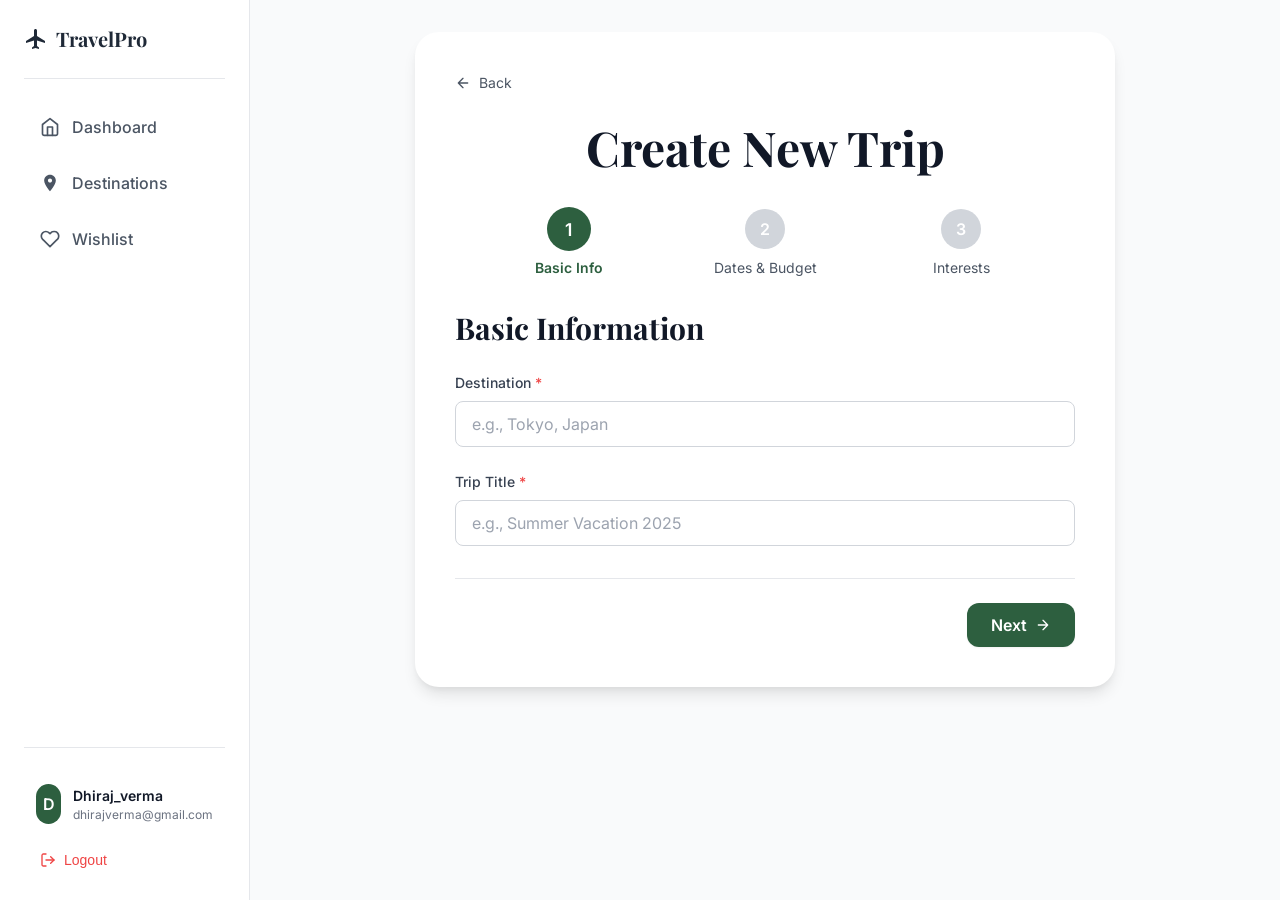
==== frontend/create-trip.html @ 3c3864e8 "first commit" ====
<!DOCTYPE html>
<html lang="en">

<head>
    <meta charset="UTF-8">
    <meta name="viewport" content="width=device-width, initial-scale=1.0">
    <meta name="description" content="Create your personalized travel itinerary">
    <title>Create New Trip - TravelPro</title>

    <!-- Google Fonts -->
    <link rel="preconnect" href="https://fonts.googleapis.com">
    <link rel="preconnect" href="https://fonts.gstatic.com" crossorigin>
    <link
        href="https://fonts.googleapis.com/css2?family=Inter:wght@400;500;600;700&family=Playfair+Display:wght@700&display=swap"
        rel="stylesheet">

    <!-- Stylesheets -->
    <link rel="stylesheet" href="css/styles.css">
    <link rel="stylesheet" href="css/components.css">

    <style>
        /* Page-specific layout styles */
        body {
            display: flex;
        }

        .main-content {
            flex: 1;
            margin-left: 250px;
            padding: var(--space-8);
            background-color: var(--color-gray-50);
            min-height: 100vh;
        }

        .form-container {
            max-width: 700px;
            margin: 0 auto;
            background-color: var(--color-white);
            border-radius: var(--radius-2xl);
            padding: var(--space-10);
            box-shadow: var(--shadow-lg);
        }

        .form-header {
            text-align: center;
            margin-bottom: var(--space-8);
        }

        .back-link {
            display: inline-flex;
            align-items: center;
            gap: var(--space-2);
            color: var(--color-gray-600);
            margin-bottom: var(--space-6);
            font-size: var(--font-size-sm);
            cursor: pointer;
            transition: color var(--transition-fast);
        }

        .back-link:hover {
            color: var(--color-primary);
        }

        .step-content {
            display: none;
        }

        .step-content.active {
            display: block;
            animation: fadeIn 0.3s ease-in-out;
        }

        .form-actions {
            display: flex;
            justify-content: space-between;
            margin-top: var(--space-8);
            padding-top: var(--space-6);
            border-top: 1px solid var(--color-gray-200);
        }

        .interests-grid {
            display: grid;
            grid-template-columns: repeat(2, 1fr);
            gap: var(--space-3);
        }

        .interest-option {
            display: flex;
            align-items: center;
            gap: var(--space-2);
            padding: var(--space-3);
            border: 2px solid var(--color-gray-300);
            border-radius: var(--radius-md);
            cursor: pointer;
            transition: all var(--transition-fast);
        }

        .interest-option:hover {
            border-color: var(--color-primary);
            background-color: rgba(45, 95, 63, 0.05);
        }

        .interest-option input[type="checkbox"] {
            width: auto;
            margin: 0;
        }

        .interest-option.checked {
            border-color: var(--color-primary);
            background-color: rgba(45, 95, 63, 0.1);
        }

        @media (max-width: 768px) {
            .main-content {
                margin-left: 0;
            }

            .interests-grid {
                grid-template-columns: 1fr;
            }
        }
    </style>
</head>

<body>
    <!-- ========== Sidebar Navigation (Same as Dashboard) ========== -->
    <aside class="sidebar">
        <div class="sidebar-header">
            <svg width="24" height="24" viewBox="0 0 24 24" fill="none" xmlns="http://www.w3.org/2000/svg">
                <path
                    d="M21 16V14L13 9V3.5C13 2.67 12.33 2 11.5 2C10.67 2 10 2.67 10 3.5V9L2 14V16L10 13.5V19L8 20.5V22L11.5 21L15 22V20.5L13 19V13.5L21 16Z"
                    fill="currentColor" />
            </svg>
            <span
                style="font-family: var(--font-family-heading); font-weight: var(--font-weight-bold); font-size: var(--font-size-xl);">TravelPro</span>
        </div>

        <nav class="sidebar-nav">
            <a href="dashboard.html" class="sidebar-nav-item">
                <svg viewBox="0 0 24 24" fill="none" xmlns="http://www.w3.org/2000/svg">
                    <path
                        d="M3 9L12 2L21 9V20C21 20.5304 20.7893 21.0391 20.4142 21.4142C20.0391 21.7893 19.5304 22 19 22H5C4.46957 22 3.96086 21.7893 3.58579 21.4142C3.21071 21.0391 3 20.5304 3 20V9Z"
                        stroke="currentColor" stroke-width="2" stroke-linecap="round" stroke-linejoin="round" />
                    <path d="M9 22V12H15V22" stroke="currentColor" stroke-width="2" stroke-linecap="round"
                        stroke-linejoin="round" />
                </svg>
                Dashboard
            </a>

            <a href="destinations.html" class="sidebar-nav-item">
                <svg viewBox="0 0 24 24" fill="none" xmlns="http://www.w3.org/2000/svg">
                    <path
                        d="M12 2C8.13 2 5 5.13 5 9C5 14.25 12 22 12 22C12 22 19 14.25 19 9C19 5.13 15.87 2 12 2ZM12 11.5C10.62 11.5 9.5 10.38 9.5 9C9.5 7.62 10.62 6.5 12 6.5C13.38 6.5 14.5 7.62 14.5 9C14.5 10.38 13.38 11.5 12 11.5Z"
                        fill="currentColor" />
                </svg>
                Destinations
            </a>

            <a href="#wishlist" class="sidebar-nav-item">
                <svg viewBox="0 0 24 24" fill="none" xmlns="http://www.w3.org/2000/svg">
                    <path
                        d="M20.84 4.61C20.3292 4.09944 19.7228 3.69533 19.0554 3.4208C18.3879 3.14626 17.6725 3.00672 16.95 3.00672C16.2275 3.00672 15.5121 3.14626 14.8446 3.4208C14.1772 3.69533 13.5708 4.09944 13.06 4.61L12 5.67L10.94 4.61C9.90831 3.57831 8.50903 3.00085 7.05 3.00085C5.59096 3.00085 4.19169 3.57831 3.16 4.61C2.12831 5.64169 1.55085 7.04097 1.55085 8.5C1.55085 9.95903 2.12831 11.3583 3.16 12.39L4.22 13.45L12 21.23L19.78 13.45L20.84 12.39C21.3506 11.8792 21.7547 11.2728 22.0292 10.6054C22.3037 9.93789 22.4433 9.2225 22.4433 8.5C22.4433 7.7775 22.3037 7.06211 22.0292 6.39461C21.7547 5.72711 21.3506 5.12075 20.84 4.61Z"
                        stroke="currentColor" stroke-width="2" stroke-linecap="round" stroke-linejoin="round" />
                </svg>
                Wishlist
            </a>
        </nav>

        <div class="sidebar-user">
            <div class="sidebar-user-info">
                <div class="sidebar-user-avatar" id="userAvatar">D</div>
                <div class="sidebar-user-details">
                    <div class="sidebar-user-name" id="userName">Dhiraj_verma</div>
                    <div class="sidebar-user-email" id="userEmail">dhirajverma@gmail.com</div>
                </div>
            </div>
            <button class="sidebar-logout" id="logoutBtn">
                <svg width="16" height="16" viewBox="0 0 24 24" fill="none" xmlns="http://www.w3.org/2000/svg">
                    <path
                        d="M9 21H5C4.46957 21 3.96086 20.7893 3.58579 20.4142C3.21071 20.0391 3 19.5304 3 19V5C3 4.46957 3.21071 3.96086 3.58579 3.58579C3.96086 3.21071 4.46957 3 5 3H9"
                        stroke="currentColor" stroke-width="2" stroke-linecap="round" stroke-linejoin="round" />
                    <path d="M16 17L21 12L16 7" stroke="currentColor" stroke-width="2" stroke-linecap="round"
                        stroke-linejoin="round" />
                    <path d="M21 12H9" stroke="currentColor" stroke-width="2" stroke-linecap="round"
                        stroke-linejoin="round" />
                </svg>
                Logout
            </button>
        </div>
    </aside>

    <!-- ========== Main Content Area ========== -->
    <main class="main-content">
        <div class="form-container">
            <!-- Back link -->
            <a class="back-link" onclick="window.location.href='dashboard.html'">
                <svg width="16" height="16" viewBox="0 0 24 24" fill="none" xmlns="http://www.w3.org/2000/svg">
                    <path d="M19 12H5M5 12L12 19M5 12L12 5" stroke="currentColor" stroke-width="2"
                        stroke-linecap="round" stroke-linejoin="round" />
                </svg>
                Back
            </a>

            <!-- Form Header -->
            <div class="form-header">
                <h1>Create New Trip</h1>
            </div>

            <!-- Progress Indicator -->
            <div class="progress-indicator">
                <div class="progress-step active" data-step="1">
                    <div class="progress-step-circle">1</div>
                    <span class="progress-step-label">Basic Info</span>
                </div>
                <div class="progress-step" data-step="2">
                    <div class="progress-step-circle">2</div>
                    <span class="progress-step-label">Dates & Budget</span>
                </div>
                <div class="progress-step" data-step="3">
                    <div class="progress-step-circle">3</div>
                    <span class="progress-step-label">Interests</span>
                </div>
            </div>

            <!-- Multi-Step Form -->
            <form id="tripForm">
                <!-- Step 1: Basic Information -->
                <div class="step-content active" data-step="1">
                    <h3 class="mb-6">Basic Information</h3>

                    <div class="form-group">
                        <label for="destination" class="required">Destination</label>
                        <input type="text" id="destination" name="destination" placeholder="e.g., Tokyo, Japan"
                            required />
                    </div>

                    <div class="form-group">
                        <label for="tripTitle" class="required">Trip Title</label>
                        <input type="text" id="tripTitle" name="tripTitle" placeholder="e.g., Summer Vacation 2025"
                            required />
                    </div>
                </div>

                <!-- Step 2: Trip Dates & Budget -->
                <div class="step-content" data-step="2">
                    <h3 class="mb-6">Trip Dates & Budget</h3>

                    <div class="form-group">
                        <label for="startDate" class="required">Start Date</label>
                        <input type="date" id="startDate" name="startDate" required />
                    </div>

                    <div class="form-group">
                        <label for="endDate" class="required">End Date</label>
                        <input type="date" id="endDate" name="endDate" required />
                    </div>

                    <div class="form-group">
                        <label for="budget" class="required">Budget (USD)</label>
                        <input type="number" id="budget" name="budget" placeholder="e.g., 2000" min="100" required />
                    </div>
                </div>

                <!-- Step 3: Interests -->
                <div class="step-content" data-step="3">
                    <h3 class="mb-6">Select Your Interests</h3>
                    <p class="mb-6" style="color: var(--color-gray-600);">
                        Choose at least one interest to personalize your itinerary
                    </p>

                    <div class="interests-grid">
                        <label class="interest-option" for="museum">
                            <input type="checkbox" name="interests" value="museum" />
                            <span>🏛️ Museums</span>
                        </label>
                        <label class="interest-option" for="food">
                            <input type="checkbox" name="interests" value="food" />
                            <span>🍜 Food & Dining</span>
                        </label>
                        <label class="interest-option" for="adventure">
                            <input type="checkbox" name="interests" value="adventure" />
                            <span>🏔️ Adventure</span>
                        </label>
                        <label class="interest-option" for="culture">
                            <input type="checkbox" name="interests" value="culture" />
                            <span>🎭 Culture</span>
                        </label>
                        <label class="interest-option" for="nature">
                            <input type="checkbox" name="interests" value="nature" />
                            <span>🌳 Nature</span>
                        </label>
                        <label class="interest-option" for="shopping">
                            <input type="checkbox" name="interests" value="shopping" />
                            <span>🛍️ Shopping</span>
                        </label>
                        <label class="interest-option" for="nightlife">
                            <input type="checkbox" name="interests" value="nightlife" />
                            <span>🌃 Nightlife</span>
                        </label>
                        <label class="interest-option" for="history">
                            <input type="checkbox" name="interests" value="history" />
                            <span>📜 History</span>
                        </label>
                    </div>

                    <div id="interestError" class="error-message hidden">
                        Please select at least one interest
                    </div>
                </div>

                <!-- Form Actions -->
                <div class="form-actions">
                    <button type="button" class="btn btn-secondary" id="prevBtn" style="visibility: hidden;">
                        <svg width="16" height="16" viewBox="0 0 24 24" fill="none" xmlns="http://www.w3.org/2000/svg">
                            <path d="M19 12H5M5 12L12 19M5 12L12 5" stroke="currentColor" stroke-width="2"
                                stroke-linecap="round" stroke-linejoin="round" />
                        </svg>
                        Previous
                    </button>
                    <button type="button" class="btn btn-primary" id="nextBtn">
                        Next
                        <svg width="16" height="16" viewBox="0 0 24 24" fill="none" xmlns="http://www.w3.org/2000/svg">
                            <path d="M5 12H19M19 12L12 5M19 12L12 19" stroke="currentColor" stroke-width="2"
                                stroke-linecap="round" stroke-linejoin="round" />
                        </svg>
                    </button>
                </div>
            </form>
        </div>
    </main>

    <!-- JavaScript -->
    <script src="js/config.js"></script>
    <script src="js/auth.js"></script>
    <script src="js/trip-planner.js"></script>
</body>

</html>
---- frontend/css/styles.css ----
/* ============================================
   TravelPro - Main Stylesheet
   Design System & Core Styles
   ============================================ */

/* ========== CSS Custom Properties (Design Tokens) ========== */
:root {
  /* Color Palette - Forest Green Theme */
  --color-primary: #2d5f3f;
  --color-primary-light: #3a7850;
  --color-primary-dark: #1f4129;
  --color-primary-hover: #25502f;
  
  --color-secondary: #5a8c6f;
  --color-accent: #f59e0b;
  
  /* Neutral Colors */
  --color-white: #ffffff;
  --color-gray-50: #f9fafb;
  --color-gray-100: #f3f4f6;
  --color-gray-200: #e5e7eb;
  --color-gray-300: #d1d5db;
  --color-gray-400: #9ca3af;
  --color-gray-500: #6b7280;
  --color-gray-600: #4b5563;
  --color-gray-700: #374151;
  --color-gray-800: #1f2937;
  --color-gray-900: #111827;
  
  /* Status Colors */
  --color-success: #10b981;
  --color-warning: #f59e0b;
  --color-error: #ef4444;
  --color-info: #3b82f6;
  
  /* Typography */
  --font-family-primary: 'Inter', -apple-system, BlinkMacSystemFont, 'Segoe UI', sans-serif;
  --font-family-heading: 'Playfair Display', Georgia, serif;
  
  --font-size-xs: 0.75rem;      /* 12px */
  --font-size-sm: 0.875rem;     /* 14px */
  --font-size-base: 1rem;       /* 16px */
  --font-size-lg: 1.125rem;     /* 18px */
  --font-size-xl: 1.25rem;      /* 20px */
  --font-size-2xl: 1.5rem;      /* 24px */
  --font-size-3xl: 1.875rem;    /* 30px */
  --font-size-4xl: 2.25rem;     /* 36px */
  --font-size-5xl: 3rem;        /* 48px */
  
  --font-weight-normal: 400;
  --font-weight-medium: 500;
  --font-weight-semibold: 600;
  --font-weight-bold: 700;
  
  --line-height-tight: 1.25;
  --line-height-normal: 1.5;
  --line-height-relaxed: 1.75;
  
  /* Spacing Scale */
  --space-1: 0.25rem;   /* 4px */
  --space-2: 0.5rem;    /* 8px */
  --space-3: 0.75rem;   /* 12px */
  --space-4: 1rem;      /* 16px */
  --space-5: 1.25rem;   /* 20px */
  --space-6: 1.5rem;    /* 24px */
  --space-8: 2rem;      /* 32px */
  --space-10: 2.5rem;   /* 40px */
  --space-12: 3rem;     /* 48px */
  --space-16: 4rem;     /* 64px */
  --space-20: 5rem;     /* 80px */
  
  /* Border Radius */
  --radius-sm: 0.25rem;   /* 4px */
  --radius-md: 0.5rem;    /* 8px */
  --radius-lg: 0.75rem;   /* 12px */
  --radius-xl: 1rem;      /* 16px */
  --radius-2xl: 1.5rem;   /* 24px */
  --radius-full: 9999px;
  
  /* Shadows */
  --shadow-sm: 0 1px 2px 0 rgba(0, 0, 0, 0.05);
  --shadow-md: 0 4px 6px -1px rgba(0, 0, 0, 0.1), 0 2px 4px -1px rgba(0, 0, 0, 0.06);
  --shadow-lg: 0 10px 15px -3px rgba(0, 0, 0, 0.1), 0 4px 6px -2px rgba(0, 0, 0, 0.05);
  --shadow-xl: 0 20px 25px -5px rgba(0, 0, 0, 0.1), 0 10px 10px -5px rgba(0, 0, 0, 0.04);
  --shadow-2xl: 0 25px 50px -12px rgba(0, 0, 0, 0.25);
  
  /* Transitions */
  --transition-fast: 150ms ease-in-out;
  --transition-base: 250ms ease-in-out;
  --transition-slow: 350ms ease-in-out;
  
  /* Z-index Scale */
  --z-base: 1;
  --z-dropdown: 100;
  --z-sticky: 200;
  --z-fixed: 300;
  --z-modal-backdrop: 400;
  --z-modal: 500;
  --z-tooltip: 600;
}

/* ========== CSS Reset & Base Styles ========== */
*, *::before, *::after {
  box-sizing: border-box;
  margin: 0;
  padding: 0;
}

html {
  font-size: 16px;
  -webkit-font-smoothing: antialiased;
  -moz-osx-font-smoothing: grayscale;
  scroll-behavior: smooth;
}

body {
  font-family: var(--font-family-primary);
  font-size: var(--font-size-base);
  font-weight: var(--font-weight-normal);
  line-height: var(--line-height-normal);
  color: var(--color-gray-800);
  background-color: var(--color-white);
  min-height: 100vh;
}

/* ========== Typography ========== */
h1, h2, h3, h4, h5, h6 {
  font-family: var(--font-family-heading);
  font-weight: var(--font-weight-bold);
  line-height: var(--line-height-tight);
  color: var(--color-gray-900);
  margin-bottom: var(--space-4);
}

h1 {
  font-size: var(--font-size-5xl);
}

h2 {
  font-size: var(--font-size-4xl);
}

h3 {
  font-size: var(--font-size-3xl);
}

h4 {
  font-size: var(--font-size-2xl);
}

h5 {
  font-size: var(--font-size-xl);
}

h6 {
  font-size: var(--font-size-lg);
}

p {
  margin-bottom: var(--space-4);
  color: var(--color-gray-600);
  line-height: var(--line-height-relaxed);
}

a {
  color: var(--color-primary);
  text-decoration: none;
  transition: color var(--transition-fast);
}

a:hover {
  color: var(--color-primary-dark);
}

/* ========== Button Styles ========== */
.btn {
  /* Base button styling */
  display: inline-flex;
  align-items: center;
  justify-content: center;
  gap: var(--space-2);
  padding: var(--space-3) var(--space-6);
  font-family: var(--font-family-primary);
  font-size: var(--font-size-base);
  font-weight: var(--font-weight-semibold);
  line-height: 1;
  border: none;
  border-radius: var(--radius-lg);
  cursor: pointer;
  transition: all var(--transition-base);
  white-space: nowrap;
  user-select: none;
}

.btn:disabled {
  opacity: 0.5;
  cursor: not-allowed;
}

/* Primary Button - Green */
.btn-primary {
  background-color: var(--color-primary);
  color: var(--color-white);
  box-shadow: var(--shadow-sm);
}

.btn-primary:hover:not(:disabled) {
  background-color: var(--color-primary-hover);
  box-shadow: var(--shadow-md);
  transform: translateY(-1px);
}

.btn-primary:active:not(:disabled) {
  transform: translateY(0);
  box-shadow: var(--shadow-sm);
}

/* Secondary Button - Outline */
.btn-secondary {
  background-color: transparent;
  color: var(--color-primary);
  border: 2px solid var(--color-primary);
}

.btn-secondary:hover:not(:disabled) {
  background-color: var(--color-primary);
  color: var(--color-white);
}

/* Button Sizes */
.btn-sm {
  padding: var(--space-2) var(--space-4);
  font-size: var(--font-size-sm);
}

.btn-lg {
  padding: var(--space-4) var(--space-8);
  font-size: var(--font-size-lg);
}

/* ========== Form Styles ========== */
.form-group {
  margin-bottom: var(--space-6);
}

label {
  display: block;
  font-size: var(--font-size-sm);
  font-weight: var(--font-weight-medium);
  color: var(--color-gray-700);
  margin-bottom: var(--space-2);
}

label.required::after {
  content: ' *';
  color: var(--color-error);
}

input[type="text"],
input[type="email"],
input[type="password"],
input[type="number"],
input[type="date"],
select,
textarea {
  width: 100%;
  padding: var(--space-3) var(--space-4);
  font-family: var(--font-family-primary);
  font-size: var(--font-size-base);
  color: var(--color-gray-800);
  background-color: var(--color-white);
  border: 1px solid var(--color-gray-300);
  border-radius: var(--radius-md);
  transition: all var(--transition-fast);
}

input:focus,
select:focus,
textarea:focus {
  outline: none;
  border-color: var(--color-primary);
  box-shadow: 0 0 0 3px rgba(45, 95, 63, 0.1);
}

input::placeholder {
  color: var(--color-gray-400);
}

/* Input validation states */
input.error,
select.error,
textarea.error {
  border-color: var(--color-error);
}

input.error:focus,
select.error:focus,
textarea.error:focus {
  box-shadow: 0 0 0 3px rgba(239, 68, 68, 0.1);
}

.error-message {
  display: block;
  margin-top: var(--space-2);
  font-size: var(--font-size-sm);
  color: var(--color-error);
}

/* ========== Card Styles ========== */
.card {
  background-color: var(--color-white);
  border-radius: var(--radius-xl);
  box-shadow: var(--shadow-md);
  padding: var(--space-6);
  transition: all var(--transition-base);
}

.card:hover {
  box-shadow: var(--shadow-lg);
  transform: translateY(-2px);
}

/* ========== Modal Styles ========== */
.modal-overlay {
  position: fixed;
  top: 0;
  left: 0;
  right: 0;
  bottom: 0;
  background-color: rgba(0, 0, 0, 0.5);
  backdrop-filter: blur(4px);
  display: flex;
  align-items: center;
  justify-content: center;
  z-index: var(--z-modal-backdrop);
  opacity: 0;
  visibility: hidden;
  transition: all var(--transition-base);
}

.modal-overlay.active {
  opacity: 1;
  visibility: visible;
}

.modal {
  background-color: var(--color-white);
  border-radius: var(--radius-2xl);
  box-shadow: var(--shadow-2xl);
  max-width: 450px;
  width: 90%;
  max-height: 90vh;
  overflow-y: auto;
  padding: var(--space-8);
  position: relative;
  z-index: var(--z-modal);
  transform: scale(0.9);
  transition: transform var(--transition-base);
}

.modal-overlay.active .modal {
  transform: scale(1);
}

.modal-close {
  position: absolute;
  top: var(--space-4);
  right: var(--space-4);
  background: none;
  border: none;
  font-size: var(--font-size-2xl);
  color: var(--color-gray-400);
  cursor: pointer;
  line-height: 1;
  padding: var(--space-2);
  transition: color var(--transition-fast);
}

.modal-close:hover {
  color: var(--color-gray-700);
}

/* ========== Utility Classes ========== */
.container {
  width: 100%;
  max-width: 1200px;
  margin: 0 auto;
  padding: 0 var(--space-6);
}

.flex {
  display: flex;
}

.flex-col {
  flex-direction: column;
}

.items-center {
  align-items: center;
}

.justify-between {
  justify-content: space-between;
}

.justify-center {
  justify-content: center;
}

.gap-2 { gap: var(--space-2); }
.gap-4 { gap: var(--space-4); }
.gap-6 { gap: var(--space-6); }

.text-center {
  text-align: center;
}

.text-sm {
  font-size: var(--font-size-sm);
}

.text-lg {
  font-size: var(--font-size-lg);
}

.font-medium {
  font-weight: var(--font-weight-medium);
}

.font-semibold {
  font-weight: var(--font-weight-semibold);
}

.font-bold {
  font-weight: var(--font-weight-bold);
}

.mb-4 { margin-bottom: var(--space-4); }
.mb-6 { margin-bottom: var(--space-6); }
.mb-8 { margin-bottom: var(--space-8); }

.mt-4 { margin-top: var(--space-4); }
.mt-6 { margin-top: var(--space-6); }
.mt-8 { margin-top: var(--space-8); }

.hidden {
  display: none !important;
}

/* ========== Animations ========== */
@keyframes fadeIn {
  from {
    opacity: 0;
  }
  to {
    opacity: 1;
  }
}

@keyframes slideInUp {
  from {
    opacity: 0;
    transform: translateY(20px);
  }
  to {
    opacity: 1;
    transform: translateY(0);
  }
}

@keyframes slideInDown {
  from {
    opacity: 0;
    transform: translateY(-20px);
  }
  to {
    opacity: 1;
    transform: translateY(0);
  }
}

.animate-fadeIn {
  animation: fadeIn var(--transition-base) ease-in-out;
}

.animate-slideInUp {
  animation: slideInUp var(--transition-slow) ease-out;
}

.animate-slideInDown {
  animation: slideInDown var(--transition-slow) ease-out;
}

/* ========== Responsive Design ========== */
@media (max-width: 768px) {
  :root {
    --font-size-5xl: 2.25rem;  /* Reduce heading sizes on mobile */
    --font-size-4xl: 1.875rem;
  }
  
  .container {
    padding: 0 var(--space-4);
  }
  
  h1 {
    font-size: var(--font-size-4xl);
  }
  
  h2 {
    font-size: var(--font-size-3xl);
  }
}
---- frontend/css/components.css ----
/* ============================================
   TravelPro - Component Styles
   Reusable UI Components
   ============================================ */

/* ========== Navigation Header ========== */
.navbar {
    /* Top navigation bar styling */
    display: flex;
    align-items: center;
    justify-content: space-between;
    padding: var(--space-4) var(--space-6);
    background-color: var(--color-white);
    border-bottom: 1px solid var(--color-gray-200);
    position: sticky;
    top: 0;
    z-index: var(--z-sticky);
    backdrop-filter: blur(10px);
    background-color: rgba(255, 255, 255, 0.95);
}

.navbar-brand {
    /* Logo/brand section */
    display: flex;
    align-items: center;
    gap: var(--space-2);
    font-family: var(--font-family-heading);
    font-size: var(--font-size-xl);
    font-weight: var(--font-weight-bold);
    color: var(--color-gray-900);
}

.navbar-brand svg,
.navbar-brand img {
    width: 24px;
    height: 24px;
}

/* ========== Sidebar Navigation ========== */
.sidebar {
    /* Left sidebar for dashboard pages */
    width: 250px;
    height: 100vh;
    background-color: var(--color-white);
    border-right: 1px solid var(--color-gray-200);
    padding: var(--space-6);
    display: flex;
    flex-direction: column;
    position: fixed;
    left: 0;
    top: 0;
    overflow-y: auto;
}

.sidebar-header {
    /* Sidebar logo/brand */
    display: flex;
    align-items: center;
    gap: var(--space-2);
    padding-bottom: var(--space-6);
    border-bottom: 1px solid var(--color-gray-200);
    margin-bottom: var(--space-6);
}

.sidebar-nav {
    /* Navigation menu */
    flex: 1;
    display: flex;
    flex-direction: column;
    gap: var(--space-2);
}

.sidebar-nav-item {
    /* Individual nav item */
    display: flex;
    align-items: center;
    gap: var(--space-3);
    padding: var(--space-3) var(--space-4);
    color: var(--color-gray-600);
    border-radius: var(--radius-lg);
    cursor: pointer;
    transition: all var(--transition-fast);
    font-weight: var(--font-weight-medium);
}

.sidebar-nav-item:hover {
    background-color: var(--color-gray-100);
    color: var(--color-gray-900);
}

.sidebar-nav-item.active {
    background-color: var(--color-primary);
    color: var(--color-white);
}

.sidebar-nav-item svg {
    width: 20px;
    height: 20px;
}

/* User profile section in sidebar */
.sidebar-user {
    margin-top: auto;
    padding-top: var(--space-6);
    border-top: 1px solid var(--color-gray-200);
}

.sidebar-user-info {
    display: flex;
    align-items: center;
    gap: var(--space-3);
    padding: var(--space-3);
    border-radius: var(--radius-lg);
    margin-bottom: var(--space-2);
}

.sidebar-user-avatar {
    width: 40px;
    height: 40px;
    border-radius: var(--radius-full);
    background-color: var(--color-primary);
    color: var(--color-white);
    display: flex;
    align-items: center;
    justify-content: center;
    font-weight: var(--font-weight-semibold);
}

.sidebar-user-details {
    flex: 1;
}

.sidebar-user-name {
    font-weight: var(--font-weight-semibold);
    color: var(--color-gray-900);
    font-size: var(--font-size-sm);
}

.sidebar-user-email {
    font-size: var(--font-size-xs);
    color: var(--color-gray-500);
}

.sidebar-logout {
    display: flex;
    align-items: center;
    gap: var(--space-2);
    width: 100%;
    padding: var(--space-2) var(--space-4);
    background: none;
    border: none;
    color: var(--color-error);
    font-size: var(--font-size-sm);
    font-weight: var(--font-weight-medium);
    cursor: pointer;
    border-radius: var(--radius-md);
    transition: background-color var(--transition-fast);
}

.sidebar-logout:hover {
    background-color: rgba(239, 68, 68, 0.1);
}

/* ========== Auth Modal Components ========== */
.auth-tabs {
    /* Tab navigation for Login/Register */
    display: flex;
    gap: var(--space-2);
    margin-bottom: var(--space-6);
    border-bottom: 2px solid var(--color-gray-200);
}

.auth-tab {
    flex: 1;
    padding: var(--space-3) var(--space-4);
    background: none;
    border: none;
    font-size: var(--font-size-base);
    font-weight: var(--font-weight-medium);
    color: var(--color-gray-500);
    cursor: pointer;
    position: relative;
    transition: color var(--transition-fast);
}

.auth-tab.active {
    color: var(--color-primary);
}

.auth-tab.active::after {
    content: '';
    position: absolute;
    bottom: -2px;
    left: 0;
    right: 0;
    height: 2px;
    background-color: var(--color-primary);
}

.auth-tab-content {
    display: none;
}

.auth-tab-content.active {
    display: block;
}

/* ========== Progress Indicator (Multi-step form) ========== */
.progress-indicator {
    /* Step progress bar for trip creation */
    display: flex;
    align-items: center;
    justify-content: space-between;
    margin-bottom: var(--space-8);
    padding: 0 var(--space-4);
}

.progress-step {
    display: flex;
    flex-direction: column;
    align-items: center;
    gap: var(--space-2);
    flex: 1;
    position: relative;
}

.progress-step:not(:last-child)::after {
    /* Connection line between steps */
    content: '';
    position: absolute;
    top: 20px;
    left: 50%;
    right: -50%;
    height: 2px;
    background-color: var(--color-gray-300);
    z-index: -1;
}

.progress-step.completed:not(:last-child)::after {
    background-color: var(--color-primary);
}

.progress-step-circle {
    width: 40px;
    height: 40px;
    border-radius: var(--radius-full);
    background-color: var(--color-gray-300);
    color: var(--color-white);
    display: flex;
    align-items: center;
    justify-content: center;
    font-weight: var(--font-weight-semibold);
    transition: all var(--transition-base);
}

.progress-step.active .progress-step-circle {
    background-color: var(--color-primary);
    transform: scale(1.1);
}

.progress-step.completed .progress-step-circle {
    background-color: var(--color-primary);
}

.progress-step-label {
    font-size: var(--font-size-sm);
    color: var(--color-gray-600);
    text-align: center;
}

.progress-step.active .progress-step-label {
    color: var(--color-primary);
    font-weight: var(--font-weight-semibold);
}

/* ========== Trip Cards ========== */
.trip-card {
    background-color: var(--color-white);
    border-radius: var(--radius-xl);
    box-shadow: var(--shadow-md);
    overflow: hidden;
    transition: all var(--transition-base);
    cursor: pointer;
}

.trip-card:hover {
    box-shadow: var(--shadow-lg);
    transform: translateY(-4px);
}

.trip-card-image {
    width: 100%;
    height: 200px;
    object-fit: cover;
    background-color: var(--color-gray-200);
}

.trip-card-body {
    padding: var(--space-5);
}

.trip-card-title {
    font-size: var(--font-size-lg);
    font-weight: var(--font-weight-semibold);
    color: var(--color-gray-900);
    margin-bottom: var(--space-2);
}

.trip-card-meta {
    display: flex;
    gap: var(--space-4);
    margin-top: var(--space-3);
    font-size: var(--font-size-sm);
    color: var(--color-gray-600);
}

.trip-card-meta-item {
    display: flex;
    align-items: center;
    gap: var(--space-1);
}

/* ========== Empty State ========== */
.empty-state {
    text-align: center;
    padding: var(--space-16) var(--space-8);
}

.empty-state-icon {
    width: 64px;
    height: 64px;
    margin: 0 auto var(--space-4);
    color: var(--color-gray-400);
}

.empty-state-title {
    font-size: var(--font-size-2xl);
    font-weight: var(--font-weight-semibold);
    color: var(--color-gray-900);
    margin-bottom: var(--space-2);
}

.empty-state-description {
    font-size: var(--font-size-base);
    color: var(--color-gray-600);
    margin-bottom: var(--space-6);
}

/* ========== Hero Section (Landing Page) ========== */
.hero {
    min-height: 100vh;
    display: flex;
    align-items: center;
    padding: var(--space-16) 0;
    position: relative;
    overflow: hidden;
}

.hero-content {
    display: grid;
    grid-template-columns: 1fr 1fr;
    gap: var(--space-12);
    align-items: center;
    max-width: 1200px;
    margin: 0 auto;
    padding: 0 var(--space-6);
}

.hero-text {
    z-index: 2;
}

.hero-title {
    font-size: var(--font-size-5xl);
    margin-bottom: var(--space-4);
    line-height: 1.1;
}

.hero-title-accent {
    color: var(--color-primary);
    display: block;
}

.hero-description {
    font-size: var(--font-size-lg);
    color: var(--color-gray-600);
    margin-bottom: var(--space-8);
    line-height: var(--line-height-relaxed);
}

.hero-image {
    position: relative;
    z-index: 1;
}

.hero-image img {
    width: 100%;
    height: auto;
    border-radius: var(--radius-2xl);
    box-shadow: var(--shadow-2xl);
    object-fit: cover;
    max-height: 500px;
}

/* ========== Itinerary Display ========== */
.itinerary-container {
    max-width: 900px;
    margin: 0 auto;
    padding: var(--space-8);
}

.itinerary-header {
    text-align: center;
    margin-bottom: var(--space-10);
}

.budget-status {
    display: inline-flex;
    align-items: center;
    gap: var(--space-2);
    padding: var(--space-2) var(--space-4);
    border-radius: var(--radius-full);
    font-size: var(--font-size-sm);
    font-weight: var(--font-weight-semibold);
    margin-top: var(--space-4);
}

.budget-status.success {
    background-color: rgba(16, 185, 129, 0.1);
    color: var(--color-success);
}

.budget-status.warning {
    background-color: rgba(245, 158, 11, 0.1);
    color: var(--color-warning);
}

.day-section {
    margin-bottom: var(--space-10);
}

.day-header {
    display: flex;
    align-items: center;
    gap: var(--space-3);
    margin-bottom: var(--space-6);
    padding-bottom: var(--space-3);
    border-bottom: 2px solid var(--color-gray-200);
}

.day-number {
    width: 48px;
    height: 48px;
    border-radius: var(--radius-full);
    background-color: var(--color-primary);
    color: var(--color-white);
    display: flex;
    align-items: center;
    justify-content: center;
    font-weight: var(--font-weight-bold);
    font-size: var(--font-size-lg);
}

.poi-card {
    background-color: var(--color-white);
    border: 1px solid var(--color-gray-200);
    border-radius: var(--radius-lg);
    padding: var(--space-5);
    margin-bottom: var(--space-4);
    display: flex;
    gap: var(--space-4);
    transition: all var(--transition-fast);
}

.poi-card:hover {
    box-shadow: var(--shadow-md);
    border-color: var(--color-primary);
}

.poi-order {
    width: 32px;
    height: 32px;
    border-radius: var(--radius-full);
    background-color: var(--color-gray-100);
    color: var(--color-gray-700);
    display: flex;
    align-items: center;
    justify-content: center;
    font-weight: var(--font-weight-semibold);
    flex-shrink: 0;
}

.poi-details {
    flex: 1;
}

.poi-name {
    font-weight: var(--font-weight-semibold);
    color: var(--color-gray-900);
    margin-bottom: var(--space-1);
}

.poi-meta {
    display: flex;
    gap: var(--space-4);
    font-size: var(--font-size-sm);
    color: var(--color-gray-600);
}

/* ========== Responsive Adjustments ========== */
@media (max-width: 768px) {
    .sidebar {
        width: 100%;
        height: auto;
        position: relative;
        border-right: none;
        border-bottom: 1px solid var(--color-gray-200);
    }

    .hero-content {
        grid-template-columns: 1fr;
        gap: var(--space-8);
    }

    .hero-image {
        order: -1;
    }

    .progress-indicator {
        padding: 0;
    }

    .progress-step-label {
        font-size: var(--font-size-xs);
    }
}
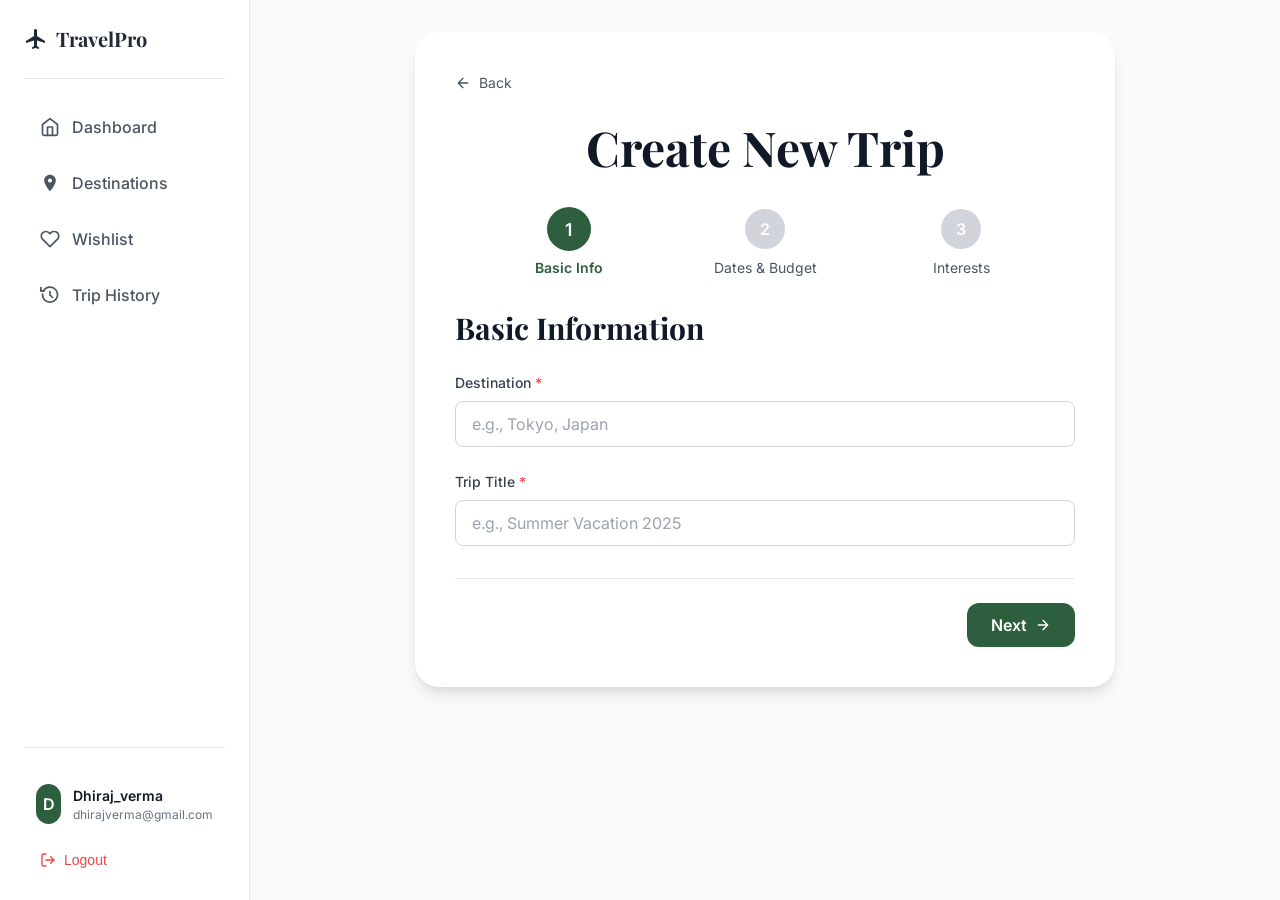
==== commit dd89409c: "feat: add POI images waterfall, wishlist feature, trip history, user-scoped trips - POI Image Waterf" ====
--- a/frontend/create-trip.html
+++ b/frontend/create-trip.html
@@ -156,13 +156,25 @@
                 Destinations
             </a>
 
-            <a href="#wishlist" class="sidebar-nav-item">
+            <a href="wishlist.html" class="sidebar-nav-item">
                 <svg viewBox="0 0 24 24" fill="none" xmlns="http://www.w3.org/2000/svg">
                     <path
                         d="M20.84 4.61C20.3292 4.09944 19.7228 3.69533 19.0554 3.4208C18.3879 3.14626 17.6725 3.00672 16.95 3.00672C16.2275 3.00672 15.5121 3.14626 14.8446 3.4208C14.1772 3.69533 13.5708 4.09944 13.06 4.61L12 5.67L10.94 4.61C9.90831 3.57831 8.50903 3.00085 7.05 3.00085C5.59096 3.00085 4.19169 3.57831 3.16 4.61C2.12831 5.64169 1.55085 7.04097 1.55085 8.5C1.55085 9.95903 2.12831 11.3583 3.16 12.39L4.22 13.45L12 21.23L19.78 13.45L20.84 12.39C21.3506 11.8792 21.7547 11.2728 22.0292 10.6054C22.3037 9.93789 22.4433 9.2225 22.4433 8.5C22.4433 7.7775 22.3037 7.06211 22.0292 6.39461C21.7547 5.72711 21.3506 5.12075 20.84 4.61Z"
                         stroke="currentColor" stroke-width="2" stroke-linecap="round" stroke-linejoin="round" />
                 </svg>
                 Wishlist
+            </a>
+
+            <a href="trip-history.html" class="sidebar-nav-item">
+                <svg viewBox="0 0 24 24" fill="none" xmlns="http://www.w3.org/2000/svg">
+                    <path d="M12 8V12L15 15" stroke="currentColor" stroke-width="2" stroke-linecap="round"
+                        stroke-linejoin="round" />
+                    <path d="M3.05 11A9 9 0 1 0 4 7.5L1 7" stroke="currentColor" stroke-width="2" stroke-linecap="round"
+                        stroke-linejoin="round" />
+                    <path d="M1 3V7H5" stroke="currentColor" stroke-width="2" stroke-linecap="round"
+                        stroke-linejoin="round" />
+                </svg>
+                Trip History
             </a>
         </nav>
 
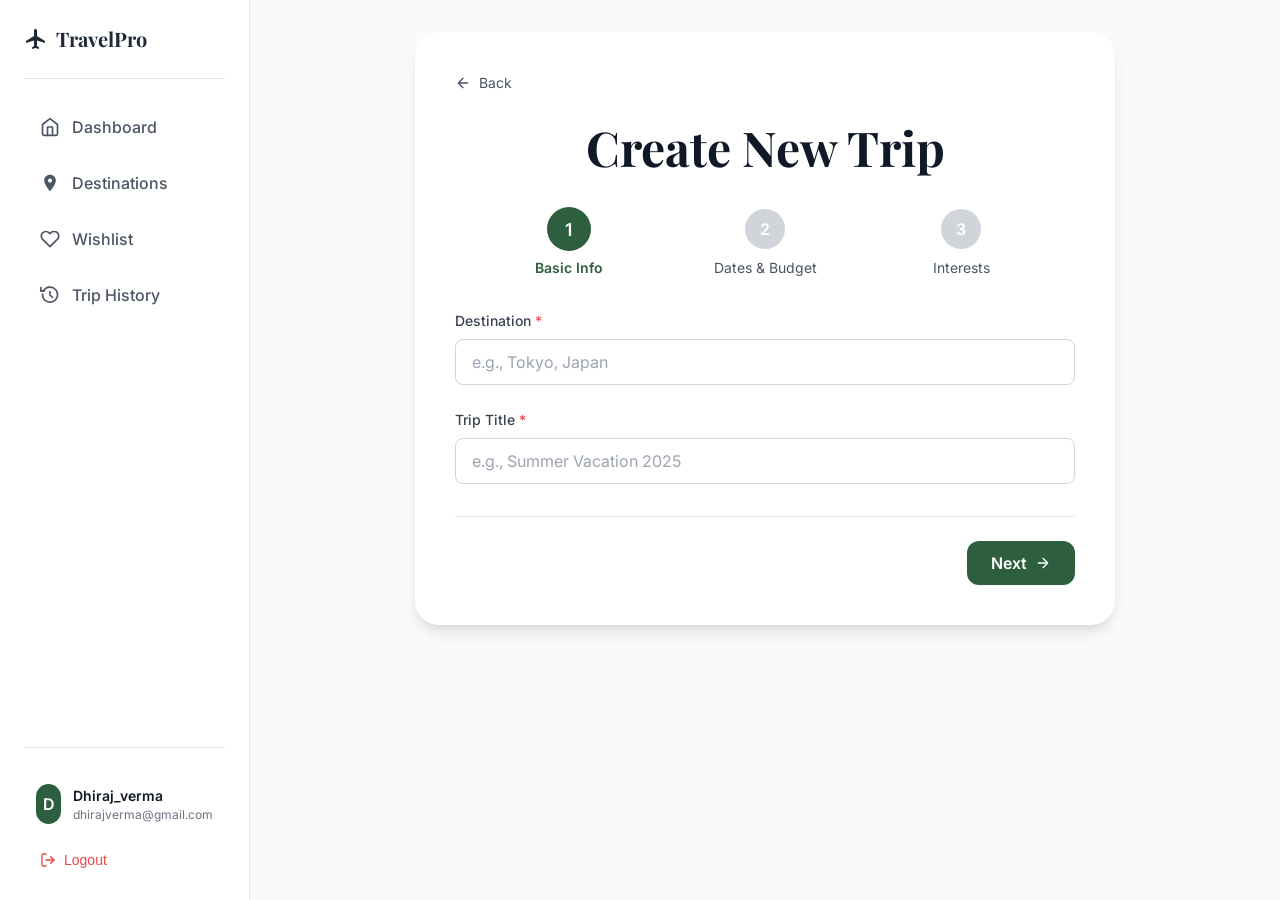
==== commit 9b8a894b: "feat: homepage SaaS rebuild, wishlist module, CORS fix, logo.png across all pages, auto-slide slider" ====
--- a/frontend/create-trip.html
+++ b/frontend/create-trip.html
@@ -17,6 +17,7 @@
     <!-- Stylesheets -->
     <link rel="stylesheet" href="css/styles.css">
     <link rel="stylesheet" href="css/components.css">
+    <link rel="icon" type="image/png" href="assets/images/icon.png">
 
     <style>
         /* Page-specific layout styles */
@@ -238,7 +239,7 @@
             <form id="tripForm">
                 <!-- Step 1: Basic Information -->
                 <div class="step-content active" data-step="1">
-                    <h3 class="mb-6">Basic Information</h3>
+                    <!-- <h3 class="mb-6">Basic Information</h3> -->
 
                     <div class="form-group">
                         <label for="destination" class="required">Destination</label>
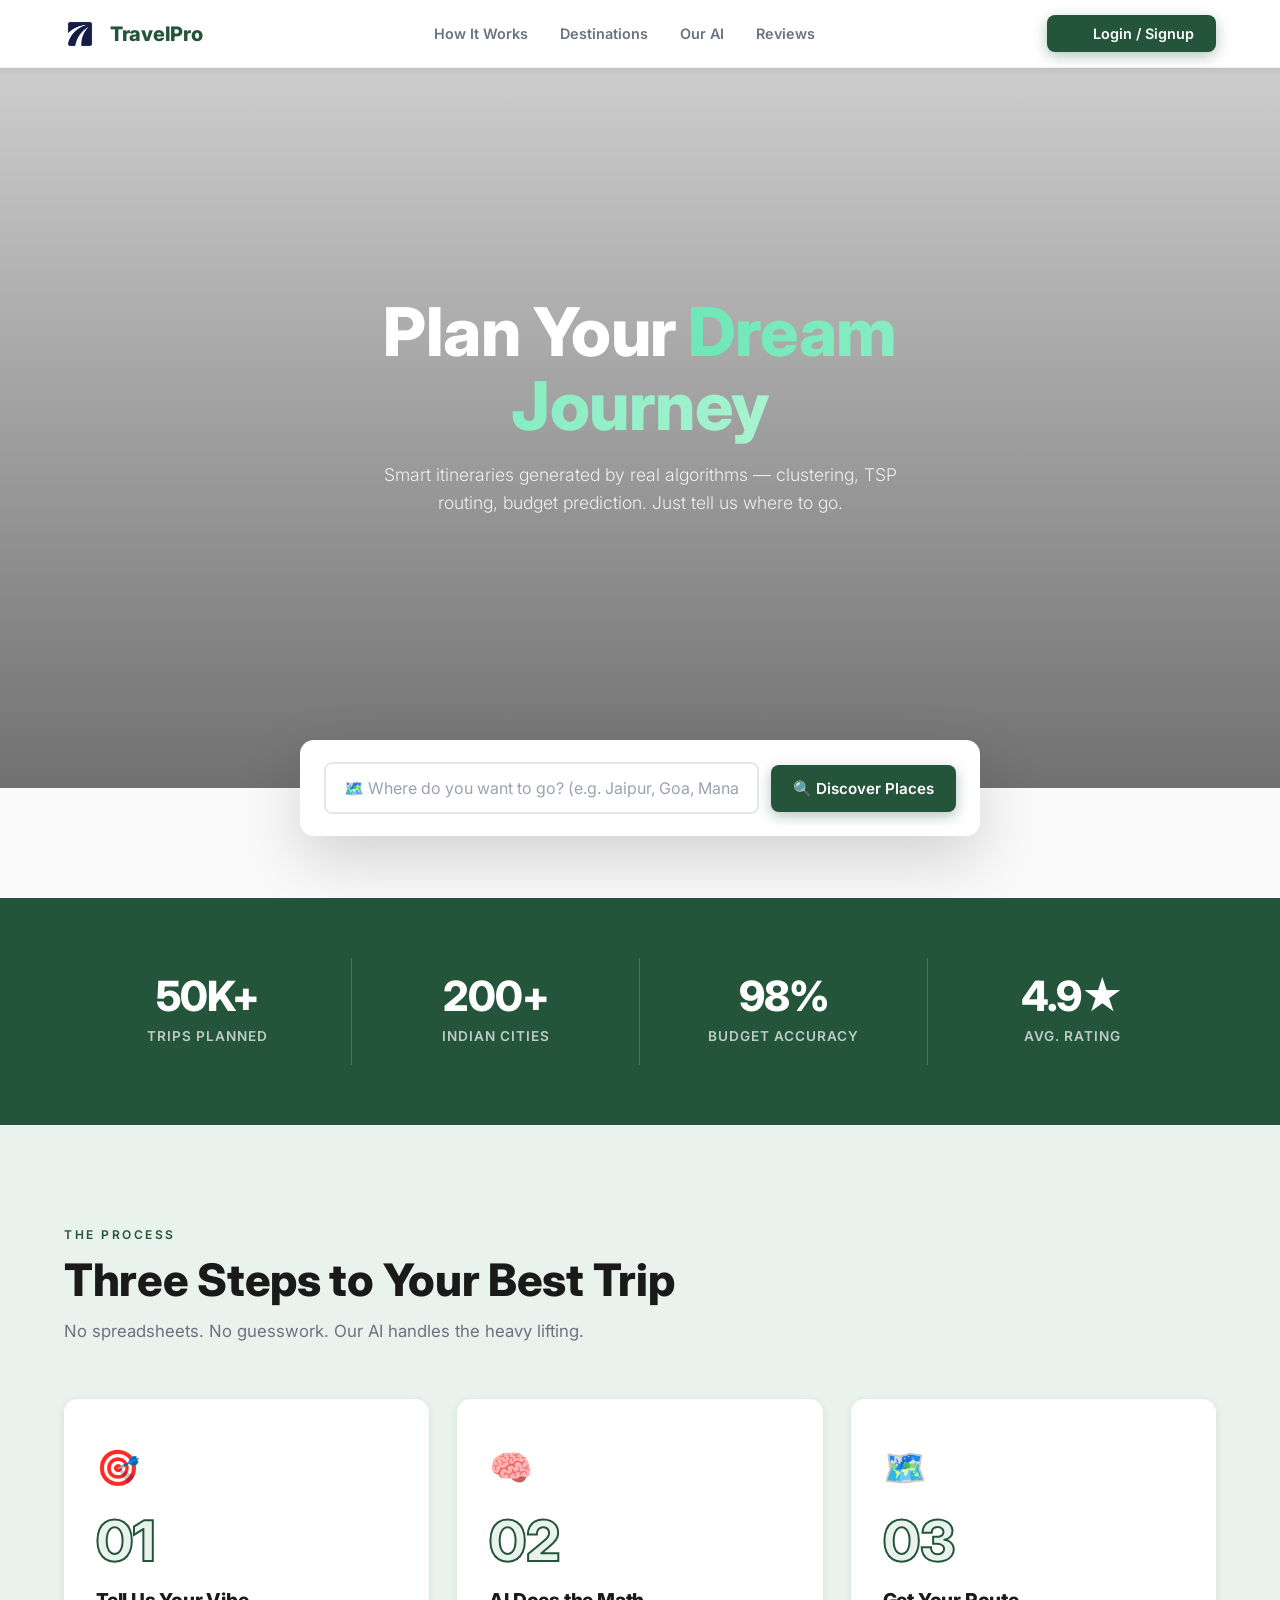
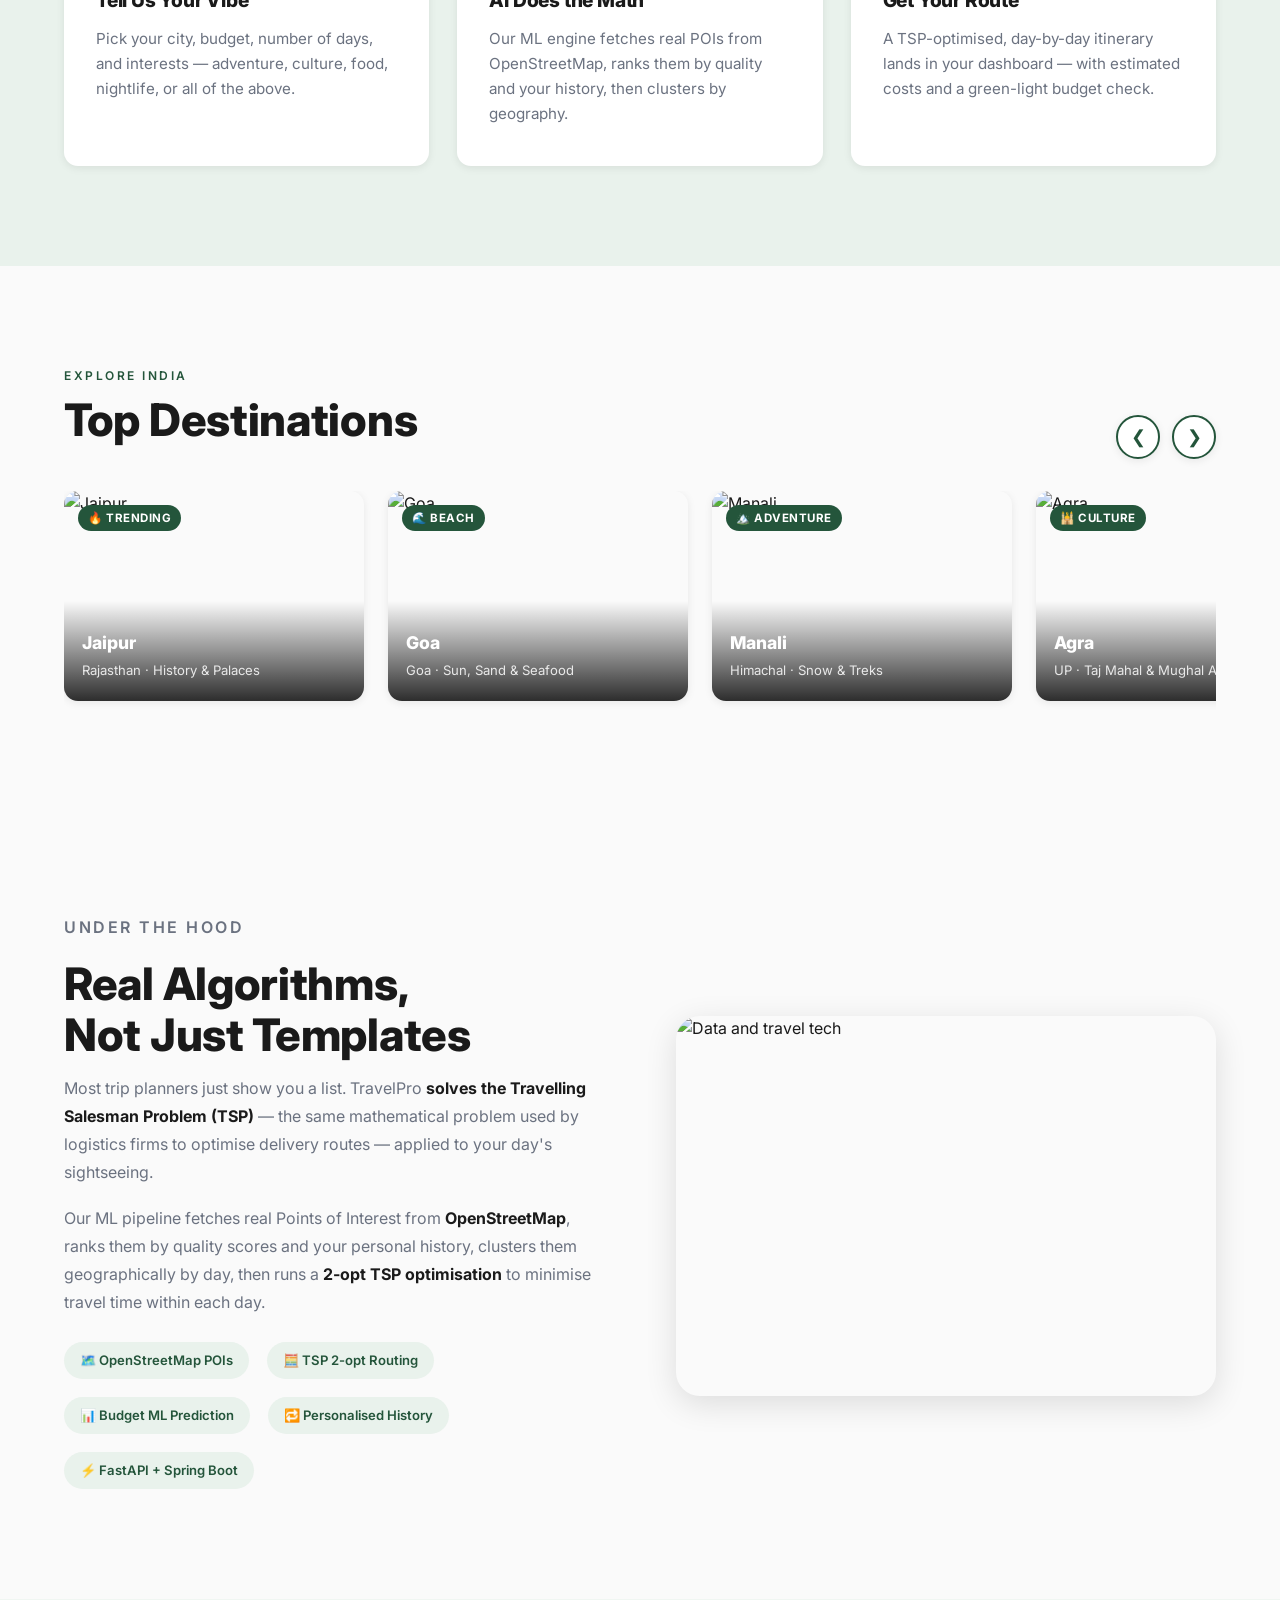
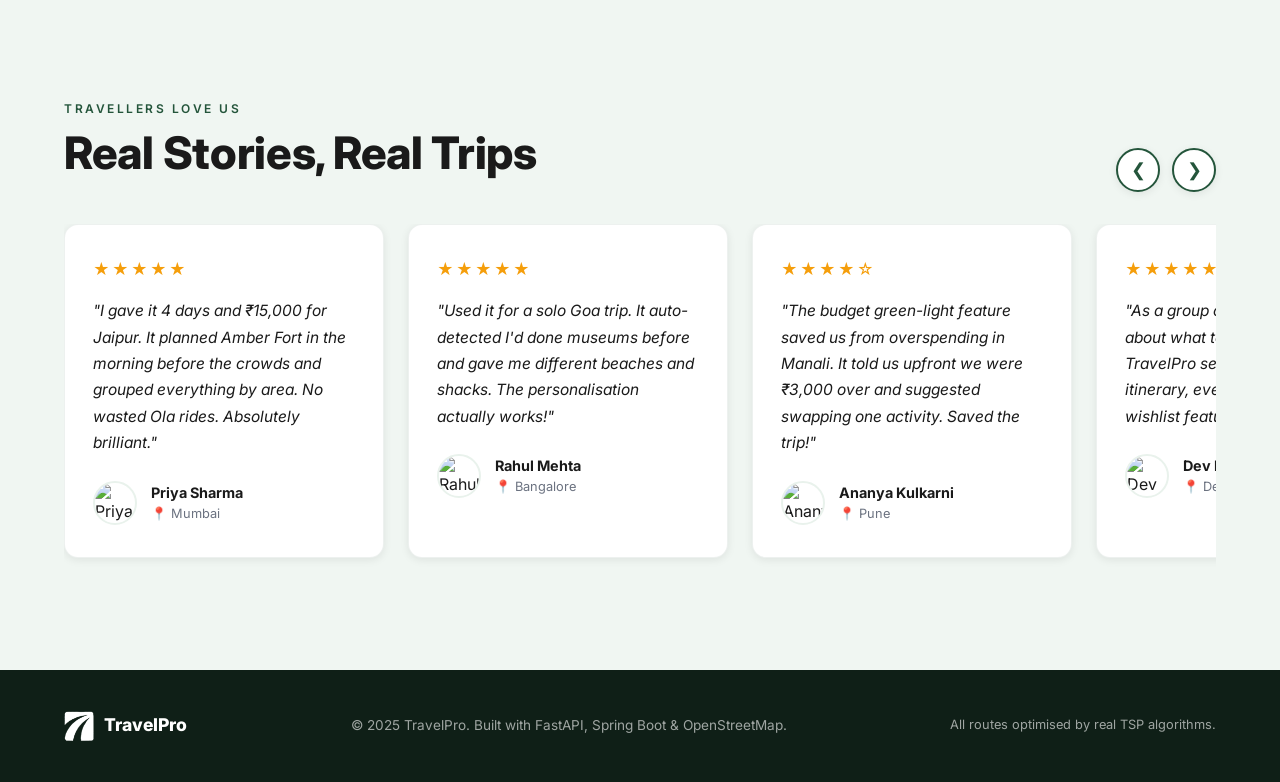
==== commit 5b194d34: "Update project files" ====
--- a/frontend/create-trip.html
+++ b/frontend/create-trip.html
@@ -127,11 +127,7 @@
     <!-- ========== Sidebar Navigation (Same as Dashboard) ========== -->
     <aside class="sidebar">
         <div class="sidebar-header">
-            <svg width="24" height="24" viewBox="0 0 24 24" fill="none" xmlns="http://www.w3.org/2000/svg">
-                <path
-                    d="M21 16V14L13 9V3.5C13 2.67 12.33 2 11.5 2C10.67 2 10 2.67 10 3.5V9L2 14V16L10 13.5V19L8 20.5V22L11.5 21L15 22V20.5L13 19V13.5L21 16Z"
-                    fill="currentColor" />
-            </svg>
+             <img src="assets/images/logo.png" alt="TravelPro icon" style="height:32px;width:32px;object-fit:contain;border-radius:6px;vertical-align:middle;margin-right:4px;">
             <span
                 style="font-family: var(--font-family-heading); font-weight: var(--font-weight-bold); font-size: var(--font-size-xl);">TravelPro</span>
         </div>
